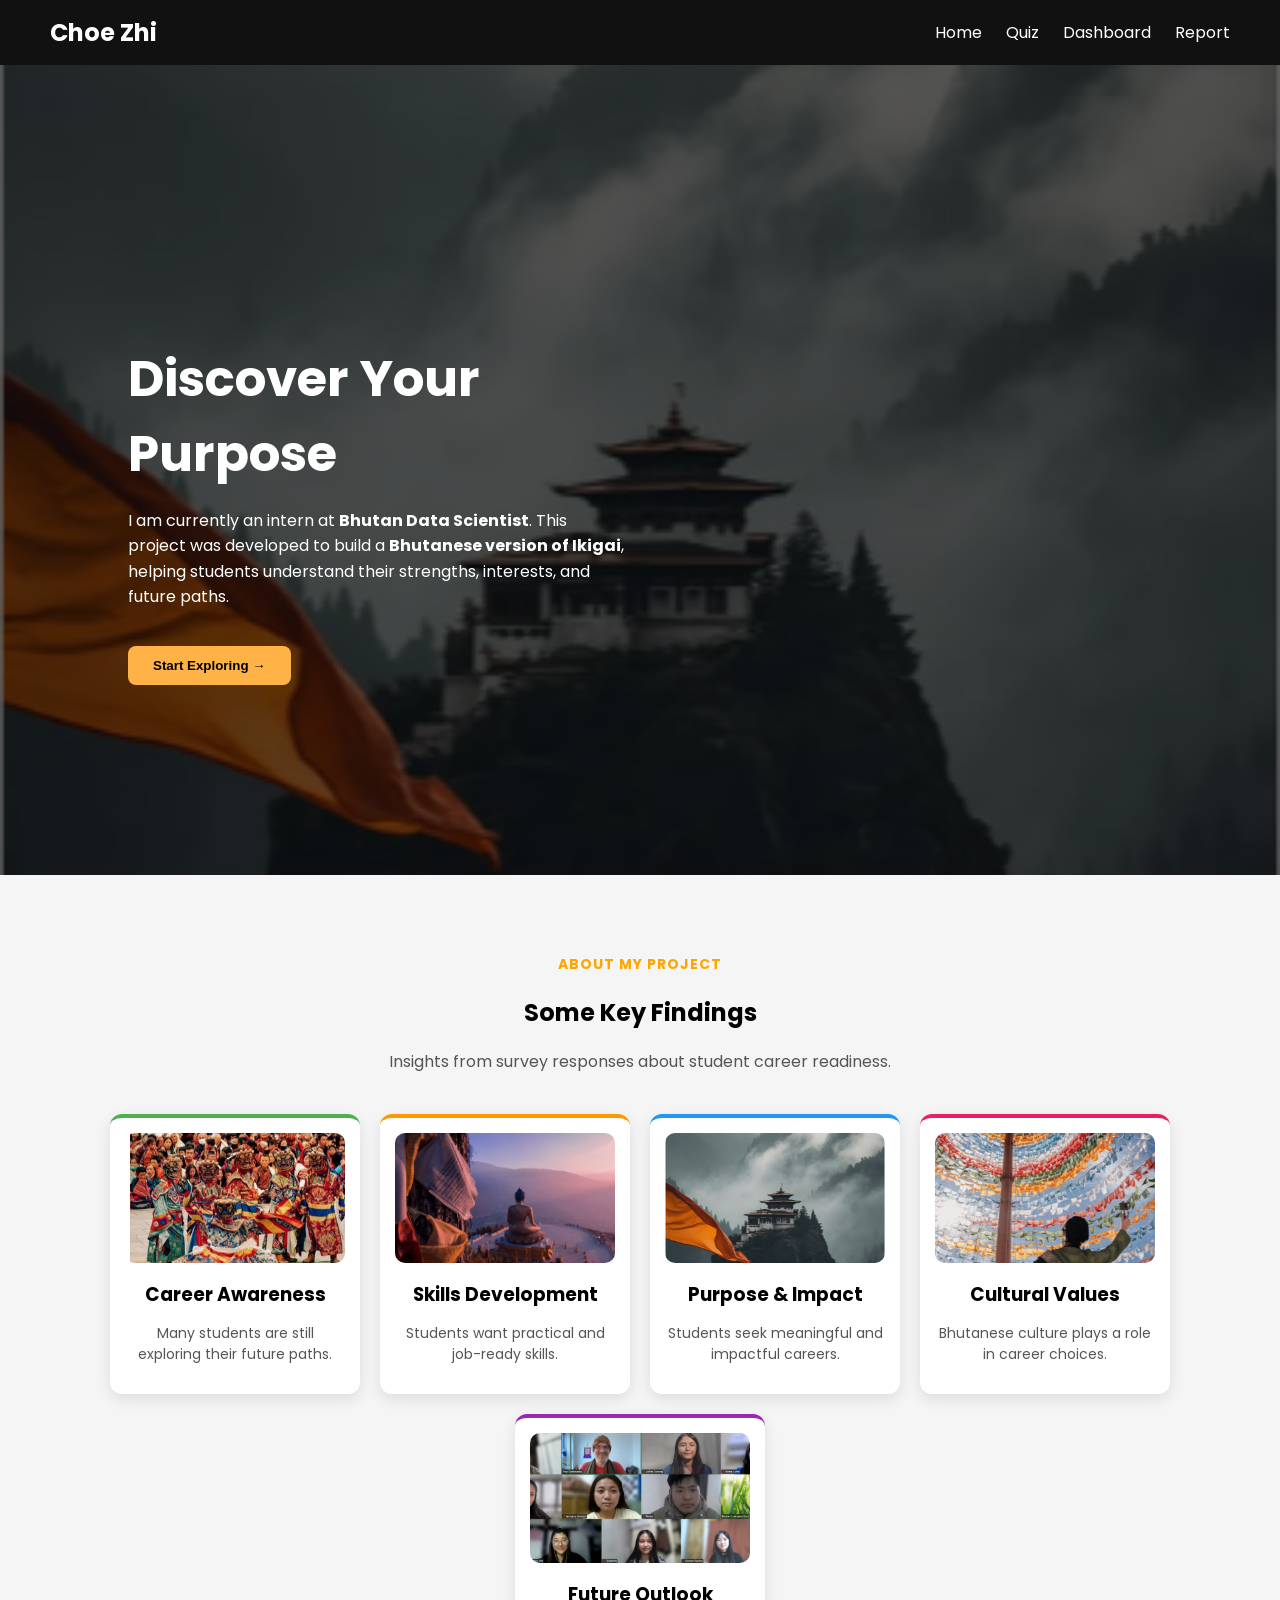
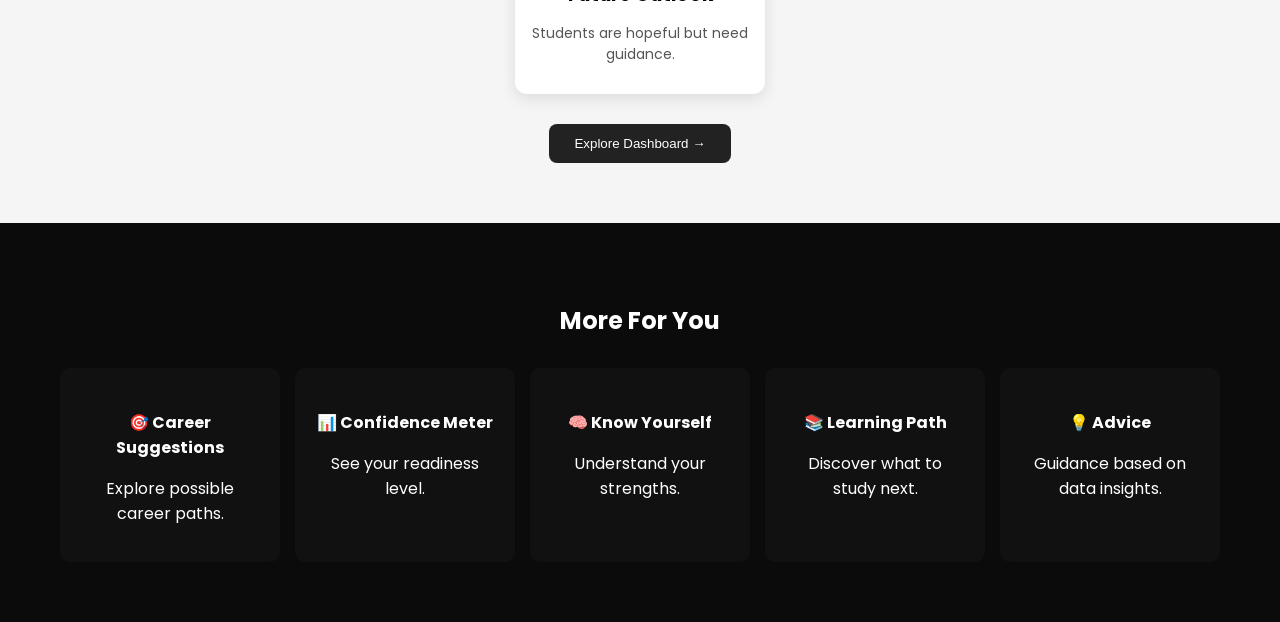
==== index.html @ 649b7639 "new changes" ====
<!DOCTYPE html>
<html>
<head>
    <title>Choe Zhi</title>
    <link rel="stylesheet" href="style.css">
    <link href="https://fonts.googleapis.com/css2?family=Poppins&display=swap" rel="stylesheet">
</head>

<body>

<div class="navbar">
    <h2>Choe Zhi</h2>
    <div>
        <a href="index.html">Home</a>
        <a href="quiz.html">Quiz</a>
        <a href="result.html">Dashboard</a>
        <a href="report.html">Report</a>
    </div>
</div>

<div class="hero">
    <div class="overlay"></div>

    <div class="hero-content">
        <h1>Discover Your Purpose</h1>

        <p>
            I am currently an intern at <b>Bhutan Data Scientist</b>.
            This project was developed to build a <b>Bhutanese version of Ikigai</b>,
            helping students understand their strengths, interests, and future paths.
        </p>

        <button onclick="scrollToProject()">Start Exploring →</button>
    </div>
</div>

<!-- PROJECT FINDINGS -->
<div id="project" class="section">

    <h4 class="sub">ABOUT MY PROJECT</h4>
    <h2>Some Key Findings</h2>

    <p class="desc">
        Insights from survey responses about student career readiness.
    </p>

    <div class="cards">

        <div class="card green">
            <img src="static/images/culture.jpg">
            <h3>Career Awareness</h3>
            <p>Many students are still exploring their future paths.</p>
        </div>

        <div class="card orange">
            <img src="static/images/lama.jpg">
            <h3>Skills Development</h3>
            <p>Students want practical and job-ready skills.</p>
        </div>

        <div class="card blue">
            <img src="static/images/hero.jpg">
            <h3>Purpose & Impact</h3>
            <p>Students seek meaningful and impactful careers.</p>
        </div>

        <div class="card pink">
            <img src="static/images/people.jpg">
            <h3>Cultural Values</h3>
            <p>Bhutanese culture plays a role in career choices.</p>
        </div>

        <div class="card purple">
            <img src="static/images/us.jpg">
            <h3>Future Outlook</h3>
            <p>Students are hopeful but need guidance.</p>
        </div>

    </div>

    <a href="result.html">
        <button class="dashboard-btn">Explore Dashboard →</button>
    </a>

</div>

<!-- EXTRA FEATURES -->
<div class="more">

    <h2>More For You</h2>

    <div class="more-cards">

        <div class="mini">
            <h4>🎯 Career Suggestions</h4>
            <p>Explore possible career paths.</p>
        </div>

        <div class="mini">
            <h4>📊 Confidence Meter</h4>
            <p>See your readiness level.</p>
        </div>

        <div class="mini">
            <h4>🧠 Know Yourself</h4>
            <p>Understand your strengths.</p>
        </div>

        <div class="mini">
            <h4>📚 Learning Path</h4>
            <p>Discover what to study next.</p>
        </div>

        <div class="mini">
            <h4>💡 Advice</h4>
            <p>Guidance based on data insights.</p>
        </div>

    </div>

</div>

<script src="script.js"></script>
</body>
</html>
---- style.css ----
/* GLOBAL */
body {
    margin: 0;
    font-family: 'Poppins', sans-serif;
    background: #0b0b0b;
    color: white;
}

/* NAVBAR */
.navbar {
    display: flex;
    justify-content: space-between;
    align-items: center;
    padding: 15px 50px;
    background: #111;
}

.navbar h2 {
    margin: 0;
}

.navbar a {
    color: white;
    text-decoration: none;
    margin-left: 20px;
    transition: 0.3s;
}

.navbar a:hover {
    color: #ffb347;
}

/* HERO */
.hero {
    position: relative;
    height: 90vh;
    background: url('static/images/hero.jpg') center/cover no-repeat;
}

.overlay {
    position: absolute;
    width: 100%;
    height: 100%;
    background: rgba(0,0,0,0.6);
}

.hero-content {
    position: absolute;
    top: 30%;
    left: 10%;
    max-width: 500px;
}

.hero h1 {
    font-size: 50px;
    margin-bottom: 10px;
}

.hero p {
    line-height: 1.6;
}

.hero button {
    margin-top: 20px;
    padding: 12px 25px;
    background: #ffb347;
    border: none;
    cursor: pointer;
    font-weight: bold;
    border-radius: 8px;
    transition: 0.3s;
}

.hero button:hover {
    transform: scale(1.05);
    background: #ffa733;
}

/* SECTION (LIGHT BACKGROUND LIKE YOUR DESIGN) */
.section {
    padding: 60px;
    text-align: center;
    background: #f5f5f5;
    color: black;
}

/* HEADINGS */
.sub {
    color: orange;
    letter-spacing: 1px;
    font-size: 14px;
}

.desc {
    max-width: 600px;
    margin: 10px auto;
    color: #555;
}

/* CARDS */
.cards {
    display: flex;
    justify-content: center;
    flex-wrap: wrap;
    gap: 20px;
    margin-top: 40px;
}

.card {
    width: 220px;
    background: white;
    border-radius: 12px;
    padding: 15px;
    text-align: center;
    transition: 0.3s;
    box-shadow: 0 5px 15px rgba(0,0,0,0.1);
}

.card img {
    width: 100%;
    border-radius: 10px;
    height: 130px;
    object-fit: cover;
}

.card h3 {
    margin: 10px 0 5px;
}

.card p {
    font-size: 14px;
    color: #555;
}

.card:hover {
    transform: translateY(-8px);
}

/* CARD COLORS */
.green { border-top: 4px solid #4CAF50; }
.orange { border-top: 4px solid #ff9800; }
.blue { border-top: 4px solid #2196F3; }
.pink { border-top: 4px solid #e91e63; }
.purple { border-top: 4px solid #9c27b0; }

/* DASHBOARD BUTTON */
.dashboard-btn {
    margin-top: 30px;
    padding: 12px 25px;
    background: #222;
    color: white;
    border: none;
    border-radius: 8px;
    cursor: pointer;
    transition: 0.3s;
}

.dashboard-btn:hover {
    background: #444;
}

/* MORE SECTION */
.more {
    padding: 60px;
    text-align: center;
    background: #0b0b0b;
}

.more h2 {
    margin-bottom: 10px;
}

.more-cards {
    display: flex;
    flex-wrap: wrap;
    gap: 15px;
    justify-content: center;
    margin-top: 30px;
}

.mini {
    background: #111;
    padding: 20px;
    width: 180px;
    border-radius: 10px;
    transition: 0.3s;
}

.mini:hover {
    transform: translateY(-5px);
    background: #1a1a1a;
}

.mini h4 {
    margin-bottom: 10px;
}

/* DASHBOARD PAGE */
.insight-box {
    background: #111;
    padding: 20px;
    margin: 20px auto;
    max-width: 500px;
    border-radius: 10px;
}

/* REPORT PAGE */
.section h1 {
    margin-bottom: 20px;
}

/* IFRAME (TABLEAU) */
iframe {
    border: none;
    margin-top: 20px;
    border-radius: 10px;
}

/* RESPONSIVE (IMPORTANT) */
@media (max-width: 768px) {

    .hero-content {
        left: 5%;
        top: 25%;
    }

    .hero h1 {
        font-size: 35px;
    }

    .cards {
        flex-direction: column;
        align-items: center;
    }

    .more-cards {
        flex-direction: column;
        align-items: center;
    }

    .navbar {
        flex-direction: column;
        gap: 10px;
    }
    /* REPORT PAGE */
.report-container {
    max-width: 900px;
    margin: 40px auto;
    padding: 40px;
    background: white;
    color: black;
    border-radius: 10px;
    line-height: 1.7;
}

.report-container h1 {
    text-align: center;
    margin-bottom: 30px;
}

.report-container h2 {
    margin-top: 30px;
    border-bottom: 2px solid #eee;
    padding-bottom: 5px;
}

.report-container h3 {
    margin-top: 20px;
}

.report-container p {
    color: #444;
}

.report-container ul {
    padding-left: 20px;
}
}
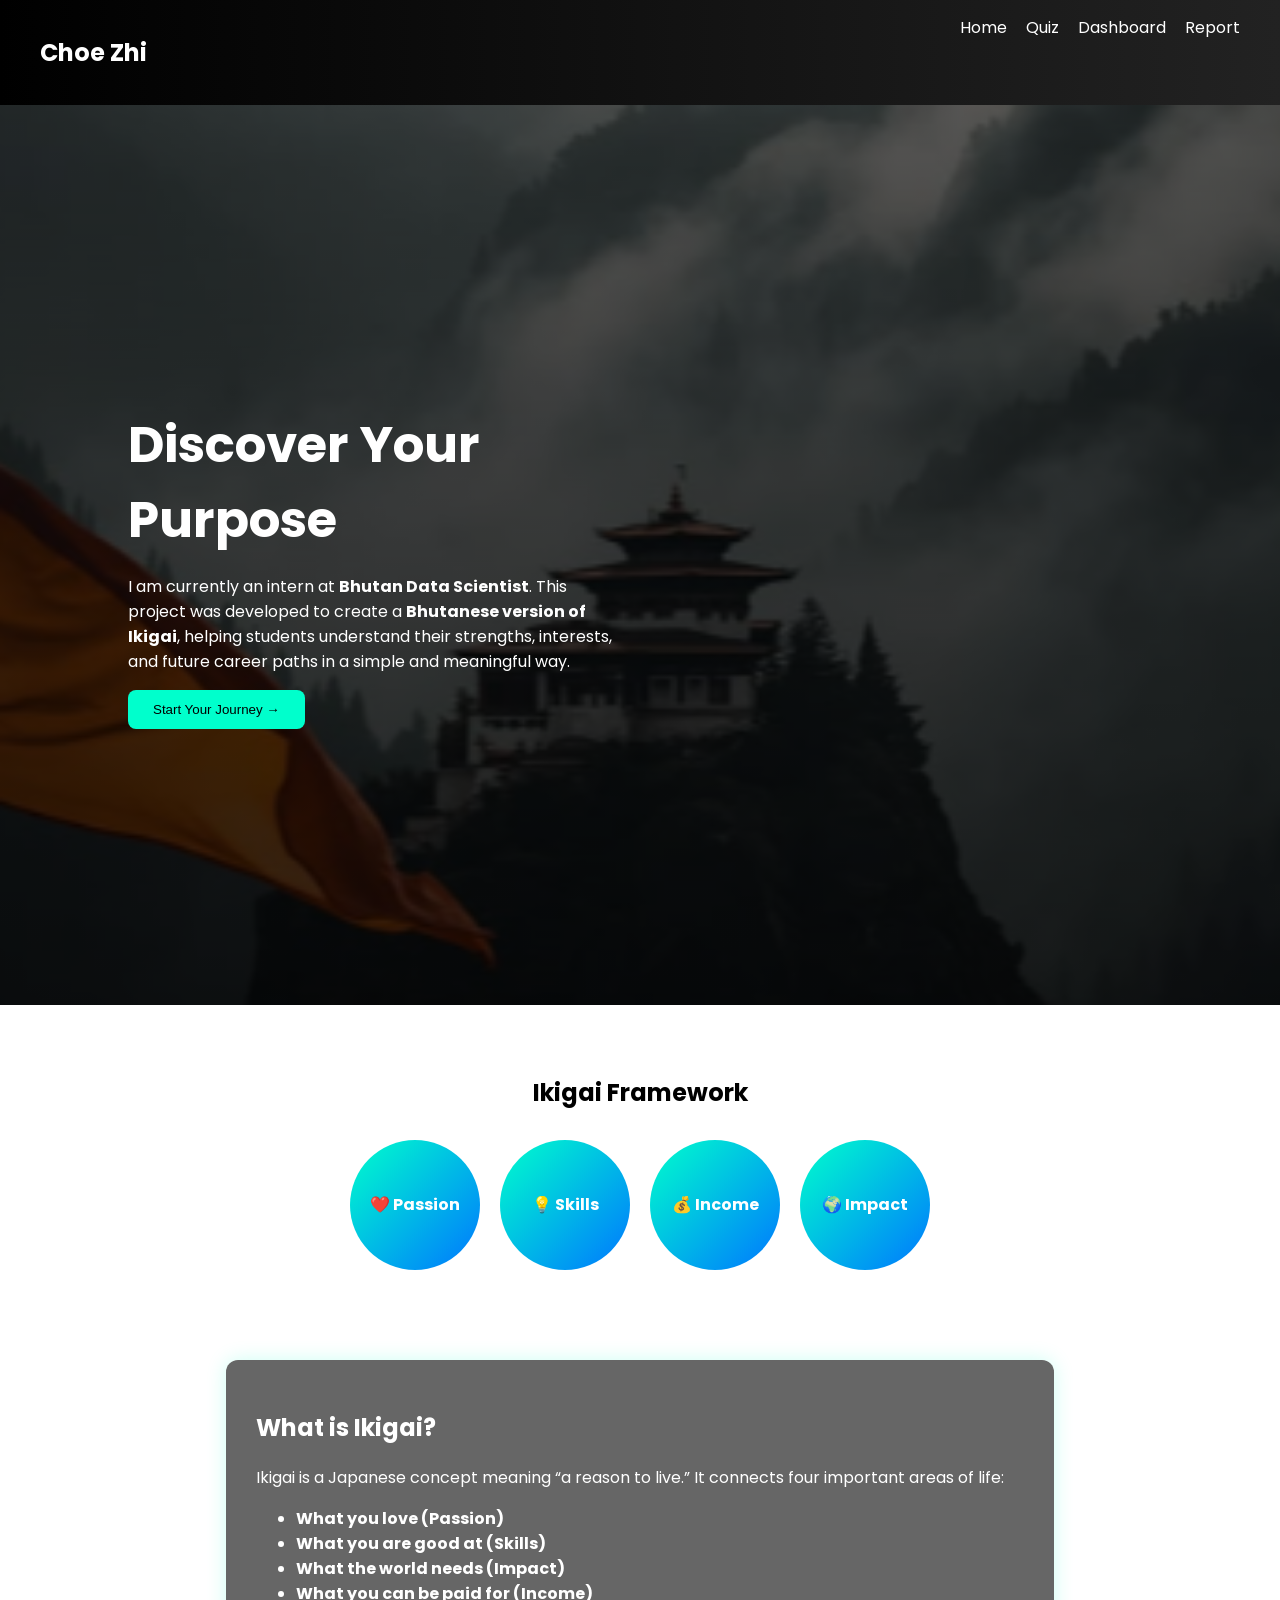
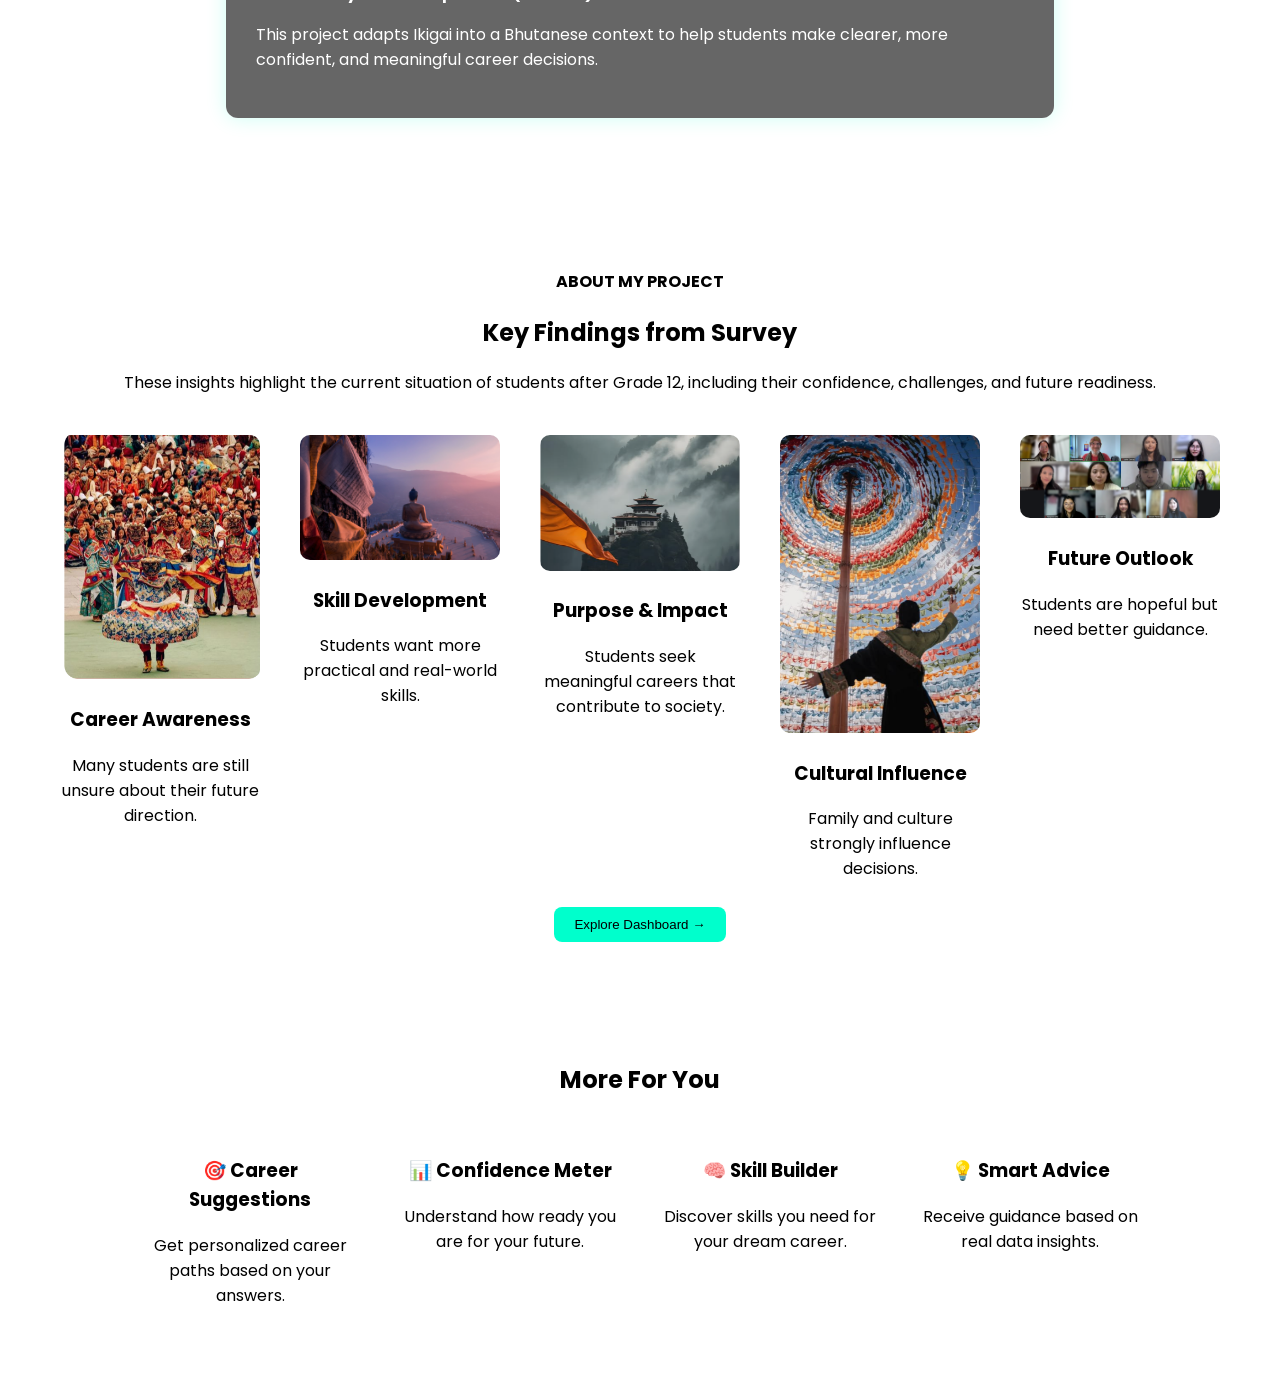
==== commit 0a17875b: "new change" ====
--- a/index.html
+++ b/index.html
@@ -2,12 +2,17 @@
 <html>
 <head>
     <title>Choe Zhi</title>
+
+    <!-- CSS -->
     <link rel="stylesheet" href="style.css">
+
+    <!-- FONT -->
     <link href="https://fonts.googleapis.com/css2?family=Poppins&display=swap" rel="stylesheet">
 </head>
 
 <body>
 
+<!-- NAVBAR -->
 <div class="navbar">
     <h2>Choe Zhi</h2>
     <div>
@@ -18,6 +23,7 @@
     </div>
 </div>
 
+<!-- HERO -->
 <div class="hero">
     <div class="overlay"></div>
 
@@ -25,23 +31,67 @@
         <h1>Discover Your Purpose</h1>
 
         <p>
-            I am currently an intern at <b>Bhutan Data Scientist</b>.
-            This project was developed to build a <b>Bhutanese version of Ikigai</b>,
-            helping students understand their strengths, interests, and future paths.
+            I am currently an intern at <b>Bhutan Data Scientist</b>.  
+            This project was developed to create a <b>Bhutanese version of Ikigai</b>, 
+            helping students understand their strengths, interests, and future 
+            career paths in a simple and meaningful way.
         </p>
 
-        <button onclick="scrollToProject()">Start Exploring →</button>
+        <a href="quiz.html">
+            <button>Start Your Journey →</button>
+        </a>
     </div>
+</div>
+
+<!-- IKIGAI SECTION -->
+<div class="section dark">
+
+    <h2>Ikigai Framework</h2>
+
+    <div class="ikigai">
+
+        <div class="circle">❤️ Passion</div>
+        <div class="circle">💡 Skills</div>
+        <div class="circle">💰 Income</div>
+        <div class="circle">🌍 Impact</div>
+
+    </div>
+
+</div>
+
+<!-- IKIGAI EXPLANATION -->
+<div class="glass-box" style="margin-top:40px;">
+
+    <h2>What is Ikigai?</h2>
+
+    <p>
+        Ikigai is a Japanese concept meaning “a reason to live.”
+        It connects four important areas of life:
+    </p>
+
+    <ul>
+        <li><b>What you love (Passion)</b></li>
+        <li><b>What you are good at (Skills)</b></li>
+        <li><b>What the world needs (Impact)</b></li>
+        <li><b>What you can be paid for (Income)</b></li>
+    </ul>
+
+    <p>
+        This project adapts Ikigai into a Bhutanese context to help students
+        make clearer, more confident, and meaningful career decisions.
+    </p>
+
 </div>
 
 <!-- PROJECT FINDINGS -->
 <div id="project" class="section">
 
     <h4 class="sub">ABOUT MY PROJECT</h4>
-    <h2>Some Key Findings</h2>
+    <h2>Key Findings from Survey</h2>
 
     <p class="desc">
-        Insights from survey responses about student career readiness.
+        These insights highlight the current situation of students after Grade 12,
+        including their confidence, challenges, and future readiness.
     </p>
 
     <div class="cards">
@@ -49,31 +99,31 @@
         <div class="card green">
             <img src="static/images/culture.jpg">
             <h3>Career Awareness</h3>
-            <p>Many students are still exploring their future paths.</p>
+            <p>Many students are still unsure about their future direction.</p>
         </div>
 
         <div class="card orange">
             <img src="static/images/lama.jpg">
-            <h3>Skills Development</h3>
-            <p>Students want practical and job-ready skills.</p>
+            <h3>Skill Development</h3>
+            <p>Students want more practical and real-world skills.</p>
         </div>
 
         <div class="card blue">
             <img src="static/images/hero.jpg">
             <h3>Purpose & Impact</h3>
-            <p>Students seek meaningful and impactful careers.</p>
+            <p>Students seek meaningful careers that contribute to society.</p>
         </div>
 
         <div class="card pink">
             <img src="static/images/people.jpg">
-            <h3>Cultural Values</h3>
-            <p>Bhutanese culture plays a role in career choices.</p>
+            <h3>Cultural Influence</h3>
+            <p>Family and culture strongly influence decisions.</p>
         </div>
 
         <div class="card purple">
             <img src="static/images/us.jpg">
             <h3>Future Outlook</h3>
-            <p>Students are hopeful but need guidance.</p>
+            <p>Students are hopeful but need better guidance.</p>
         </div>
 
     </div>
@@ -85,41 +135,38 @@
 </div>
 
 <!-- EXTRA FEATURES -->
-<div class="more">
+<div class="section dark">
 
     <h2>More For You</h2>
 
-    <div class="more-cards">
+    <div class="cards">
 
-        <div class="mini">
-            <h4>🎯 Career Suggestions</h4>
-            <p>Explore possible career paths.</p>
+        <div class="card">
+            <h3>🎯 Career Suggestions</h3>
+            <p>Get personalized career paths based on your answers.</p>
         </div>
 
-        <div class="mini">
-            <h4>📊 Confidence Meter</h4>
-            <p>See your readiness level.</p>
+        <div class="card">
+            <h3>📊 Confidence Meter</h3>
+            <p>Understand how ready you are for your future.</p>
         </div>
 
-        <div class="mini">
-            <h4>🧠 Know Yourself</h4>
-            <p>Understand your strengths.</p>
+        <div class="card">
+            <h3>🧠 Skill Builder</h3>
+            <p>Discover skills you need for your dream career.</p>
         </div>
 
-        <div class="mini">
-            <h4>📚 Learning Path</h4>
-            <p>Discover what to study next.</p>
-        </div>
-
-        <div class="mini">
-            <h4>💡 Advice</h4>
-            <p>Guidance based on data insights.</p>
+        <div class="card">
+            <h3>💡 Smart Advice</h3>
+            <p>Receive guidance based on real data insights.</p>
         </div>
 
     </div>
 
 </div>
 
+<!-- SCRIPT -->
 <script src="script.js"></script>
+
 </body>
 </html>
--- a/style.css
+++ b/style.css
@@ -1,53 +1,56 @@
-/* GLOBAL */
+/* RESET */
 body {
     margin: 0;
     font-family: 'Poppins', sans-serif;
-    background: #0b0b0b;
-    color: white;
+}
+
+/* COLOR VARIABLES */
+:root {
+    --primary: #00ffcc;
+    --secondary: #ffb347;
+    --dark: #0b0b0b;
+    --glass: rgba(0,0,0,0.6);
 }
 
 /* NAVBAR */
 .navbar {
     display: flex;
     justify-content: space-between;
-    align-items: center;
-    padding: 15px 50px;
-    background: #111;
-}
-
-.navbar h2 {
-    margin: 0;
+    padding: 15px 40px;
+    background: linear-gradient(90deg, #000, #222);
+    color: white;
 }
 
 .navbar a {
     color: white;
     text-decoration: none;
-    margin-left: 20px;
+    margin-left: 15px;
     transition: 0.3s;
 }
 
 .navbar a:hover {
-    color: #ffb347;
+    color: var(--primary);
 }
 
 /* HERO */
 .hero {
+    height: 100vh;
+    background: url('static/images/hero.jpg') center/cover;
     position: relative;
-    height: 90vh;
-    background: url('static/images/hero.jpg') center/cover no-repeat;
 }
 
 .overlay {
     position: absolute;
     width: 100%;
     height: 100%;
-    background: rgba(0,0,0,0.6);
+    background: linear-gradient(rgba(0,0,0,0.6), rgba(0,0,0,0.8));
 }
 
 .hero-content {
     position: absolute;
     top: 30%;
     left: 10%;
+    color: white;
     max-width: 500px;
 }
 
@@ -56,176 +59,153 @@
     margin-bottom: 10px;
 }
 
-.hero p {
-    line-height: 1.6;
-}
-
 .hero button {
-    margin-top: 20px;
     padding: 12px 25px;
-    background: #ffb347;
-    border: none;
-    cursor: pointer;
-    font-weight: bold;
-    border-radius: 8px;
-    transition: 0.3s;
-}
-
-.hero button:hover {
-    transform: scale(1.05);
-    background: #ffa733;
-}
-
-/* SECTION (LIGHT BACKGROUND LIKE YOUR DESIGN) */
-.section {
-    padding: 60px;
-    text-align: center;
-    background: #f5f5f5;
-    color: black;
-}
-
-/* HEADINGS */
-.sub {
-    color: orange;
-    letter-spacing: 1px;
-    font-size: 14px;
-}
-
-.desc {
-    max-width: 600px;
-    margin: 10px auto;
-    color: #555;
-}
-
-/* CARDS */
-.cards {
-    display: flex;
-    justify-content: center;
-    flex-wrap: wrap;
-    gap: 20px;
-    margin-top: 40px;
-}
-
-.card {
-    width: 220px;
-    background: white;
-    border-radius: 12px;
-    padding: 15px;
-    text-align: center;
-    transition: 0.3s;
-    box-shadow: 0 5px 15px rgba(0,0,0,0.1);
-}
-
-.card img {
-    width: 100%;
-    border-radius: 10px;
-    height: 130px;
-    object-fit: cover;
-}
-
-.card h3 {
-    margin: 10px 0 5px;
-}
-
-.card p {
-    font-size: 14px;
-    color: #555;
-}
-
-.card:hover {
-    transform: translateY(-8px);
-}
-
-/* CARD COLORS */
-.green { border-top: 4px solid #4CAF50; }
-.orange { border-top: 4px solid #ff9800; }
-.blue { border-top: 4px solid #2196F3; }
-.pink { border-top: 4px solid #e91e63; }
-.purple { border-top: 4px solid #9c27b0; }
-
-/* DASHBOARD BUTTON */
-.dashboard-btn {
-    margin-top: 30px;
-    padding: 12px 25px;
-    background: #222;
-    color: white;
+    background: var(--primary);
     border: none;
     border-radius: 8px;
     cursor: pointer;
     transition: 0.3s;
 }
 
-.dashboard-btn:hover {
-    background: #444;
-}
-
-/* MORE SECTION */
-.more {
-    padding: 60px;
+.hero button:hover {
+    background: var(--secondary);
+    transform: scale(1.05);
+}
+
+/* BACKGROUND (QUIZ + REPORT + DASHBOARD SAME) */
+.bg-page {
+    background: url('static/images/bhutan.jpg') center/cover no-repeat;
+    min-height: 100vh;
+}
+
+/* GLASS BOX */
+.glass-box {
+    background: var(--glass);
+    backdrop-filter: blur(10px);
+    padding: 30px;
+    margin: 80px auto;
+    width: 60%;
+    border-radius: 12px;
+    color: white;
+    box-shadow: 0 0 20px rgba(0,255,200,0.2);
+}
+
+/* INPUTS */
+input, select {
+    width: 100%;
+    padding: 10px;
+    border-radius: 6px;
+    border: none;
+    margin-top: 5px;
+}
+
+/* BUTTON */
+button {
+    padding: 10px 20px;
+    background: var(--primary);
+    border: none;
+    border-radius: 8px;
+    cursor: pointer;
+    transition: 0.3s;
+}
+
+button:hover {
+    background: var(--secondary);
+    transform: scale(1.05);
+}
+
+/* IKIGAI */
+.ikigai {
+    display: flex;
+    justify-content: center;
+    gap: 20px;
+    margin-top: 30px;
+}
+
+.circle {
+    width: 130px;
+    height: 130px;
+    border-radius: 50%;
+    display: flex;
+    align-items: center;
+    justify-content: center;
+    color: white;
+    font-weight: bold;
+    background: linear-gradient(135deg, #00ffcc, #0077ff);
+    transition: 0.3s;
+}
+
+.circle:hover {
+    transform: scale(1.1);
+}
+
+/* CARDS */
+.cards {
+    display: flex;
+    justify-content: center;
+    gap: 20px;
+    margin-top: 30px;
+}
+
+.card {
+    background: white;
+    color: black;
+    width: 220px;
+    border-radius: 12px;
+    padding: 10px;
+    transition: 0.3s;
+}
+
+.card:hover {
+    transform: translateY(-8px);
+}
+
+.card img {
+    width: 100%;
+    border-radius: 10px;
+}
+
+/* CONFIDENCE BAR */
+.bar {
+    background: #ccc;
+    height: 20px;
+    border-radius: 10px;
+    margin: 20px 0;
+}
+
+#fill {
+    background: linear-gradient(90deg, #00ffcc, #00aaff);
+    height: 100%;
+    width: 50%;
+    border-radius: 10px;
+}
+
+/* INSIGHT BOX */
+.insight-box {
+    background: linear-gradient(90deg, #ffb347, #ffcc33);
+    padding: 15px;
+    border-radius: 10px;
+    color: black;
+    margin-bottom: 20px;
+}
+
+/* REPORT */
+.report {
+    max-height: 80vh;
+    overflow-y: auto;
+}
+
+/* SECTION */
+.section {
+    padding: 50px;
     text-align: center;
-    background: #0b0b0b;
-}
-
-.more h2 {
-    margin-bottom: 10px;
-}
-
-.more-cards {
-    display: flex;
-    flex-wrap: wrap;
-    gap: 15px;
-    justify-content: center;
-    margin-top: 30px;
-}
-
-.mini {
-    background: #111;
-    padding: 20px;
-    width: 180px;
-    border-radius: 10px;
-    transition: 0.3s;
-}
-
-.mini:hover {
-    transform: translateY(-5px);
-    background: #1a1a1a;
-}
-
-.mini h4 {
-    margin-bottom: 10px;
-}
-
-/* DASHBOARD PAGE */
-.insight-box {
-    background: #111;
-    padding: 20px;
-    margin: 20px auto;
-    max-width: 500px;
-    border-radius: 10px;
-}
-
-/* REPORT PAGE */
-.section h1 {
-    margin-bottom: 20px;
-}
-
-/* IFRAME (TABLEAU) */
-iframe {
-    border: none;
-    margin-top: 20px;
-    border-radius: 10px;
-}
-
-/* RESPONSIVE (IMPORTANT) */
+}
+
+/* RESPONSIVE */
 @media (max-width: 768px) {
-
-    .hero-content {
-        left: 5%;
-        top: 25%;
-    }
-
-    .hero h1 {
-        font-size: 35px;
+    .glass-box {
+        width: 90%;
     }
 
     .cards {
@@ -233,46 +213,137 @@
         align-items: center;
     }
 
-    .more-cards {
+    .ikigai {
         flex-direction: column;
         align-items: center;
     }
-
-    .navbar {
-        flex-direction: column;
-        gap: 10px;
-    }
-    /* REPORT PAGE */
-.report-container {
-    max-width: 900px;
-    margin: 40px auto;
-    padding: 40px;
+#badge {
+    font-size: 20px;
+    margin: 10px 0;
+    color: #00ffcc;
+}body {
+    margin: 0;
+    font-family: 'Poppins', sans-serif;
+}
+
+/* NAVBAR */
+.navbar {
+    display: flex;
+    justify-content: space-between;
+    padding: 15px 40px;
+    background: linear-gradient(90deg, #000, #222);
+    color: white;
+}
+
+.navbar a {
+    color: white;
+    text-decoration: none;
+    margin-left: 15px;
+}
+
+/* HERO */
+.hero {
+    height: 100vh;
+    background: url('static/images/hero.jpg') center/cover;
+    position: relative;
+}
+
+.overlay {
+    position: absolute;
+    width: 100%;
+    height: 100%;
+    background: rgba(0,0,0,0.6);
+}
+
+.hero-content {
+    position: absolute;
+    top: 30%;
+    left: 10%;
+    color: white;
+}
+
+/* BACKGROUND */
+.bg-page {
+    background: url('static/images/bhutan.jpg') center/cover;
+    min-height: 100vh;
+}
+
+/* GLASS */
+.glass-box {
+    background: rgba(0,0,0,0.6);
+    padding: 30px;
+    margin: 60px auto;
+    width: 60%;
+    border-radius: 10px;
+    color: white;
+}
+
+/* IKIGAI DIAGRAM */
+.ikigai-diagram {
+    position: relative;
+    width: 300px;
+    height: 300px;
+    margin: auto;
+}
+
+.circle {
+    position: absolute;
+    width: 140px;
+    height: 140px;
+    border-radius: 50%;
+    opacity: 0.8;
+    display: flex;
+    align-items: center;
+    justify-content: center;
+    color: white;
+    font-weight: bold;
+}
+
+.c1 { background: #ff4d4d; top: 0; left: 80px; }
+.c2 { background: #4da6ff; top: 80px; left: 0; }
+.c3 { background: #4dff88; top: 80px; left: 160px; }
+.c4 { background: #ffcc00; top: 160px; left: 80px; }
+
+.center-text {
+    position: absolute;
+    top: 120px;
+    left: 120px;
+    font-weight: bold;
+}
+
+/* CARDS */
+.cards {
+    display: flex;
+    justify-content: center;
+    gap: 20px;
+}
+
+.card {
     background: white;
     color: black;
-    border-radius: 10px;
-    line-height: 1.7;
-}
-
-.report-container h1 {
-    text-align: center;
-    margin-bottom: 30px;
-}
-
-.report-container h2 {
-    margin-top: 30px;
-    border-bottom: 2px solid #eee;
-    padding-bottom: 5px;
-}
-
-.report-container h3 {
-    margin-top: 20px;
-}
-
-.report-container p {
-    color: #444;
-}
-
-.report-container ul {
-    padding-left: 20px;
-}
-}
+    width: 200px;
+    padding: 10px;
+    border-radius: 10px;
+}
+
+.card img {
+    width: 100%;
+}
+
+/* ANIMATION */
+.fade-in {
+    animation: fade 1.2s ease-in;
+}
+
+@keyframes fade {
+    from {opacity:0; transform: translateY(20px);}
+    to {opacity:1;}
+}
+
+/* BUTTON */
+button {
+    padding: 10px 20px;
+    background: #00ffcc;
+    border: none;
+    cursor: pointer;
+}
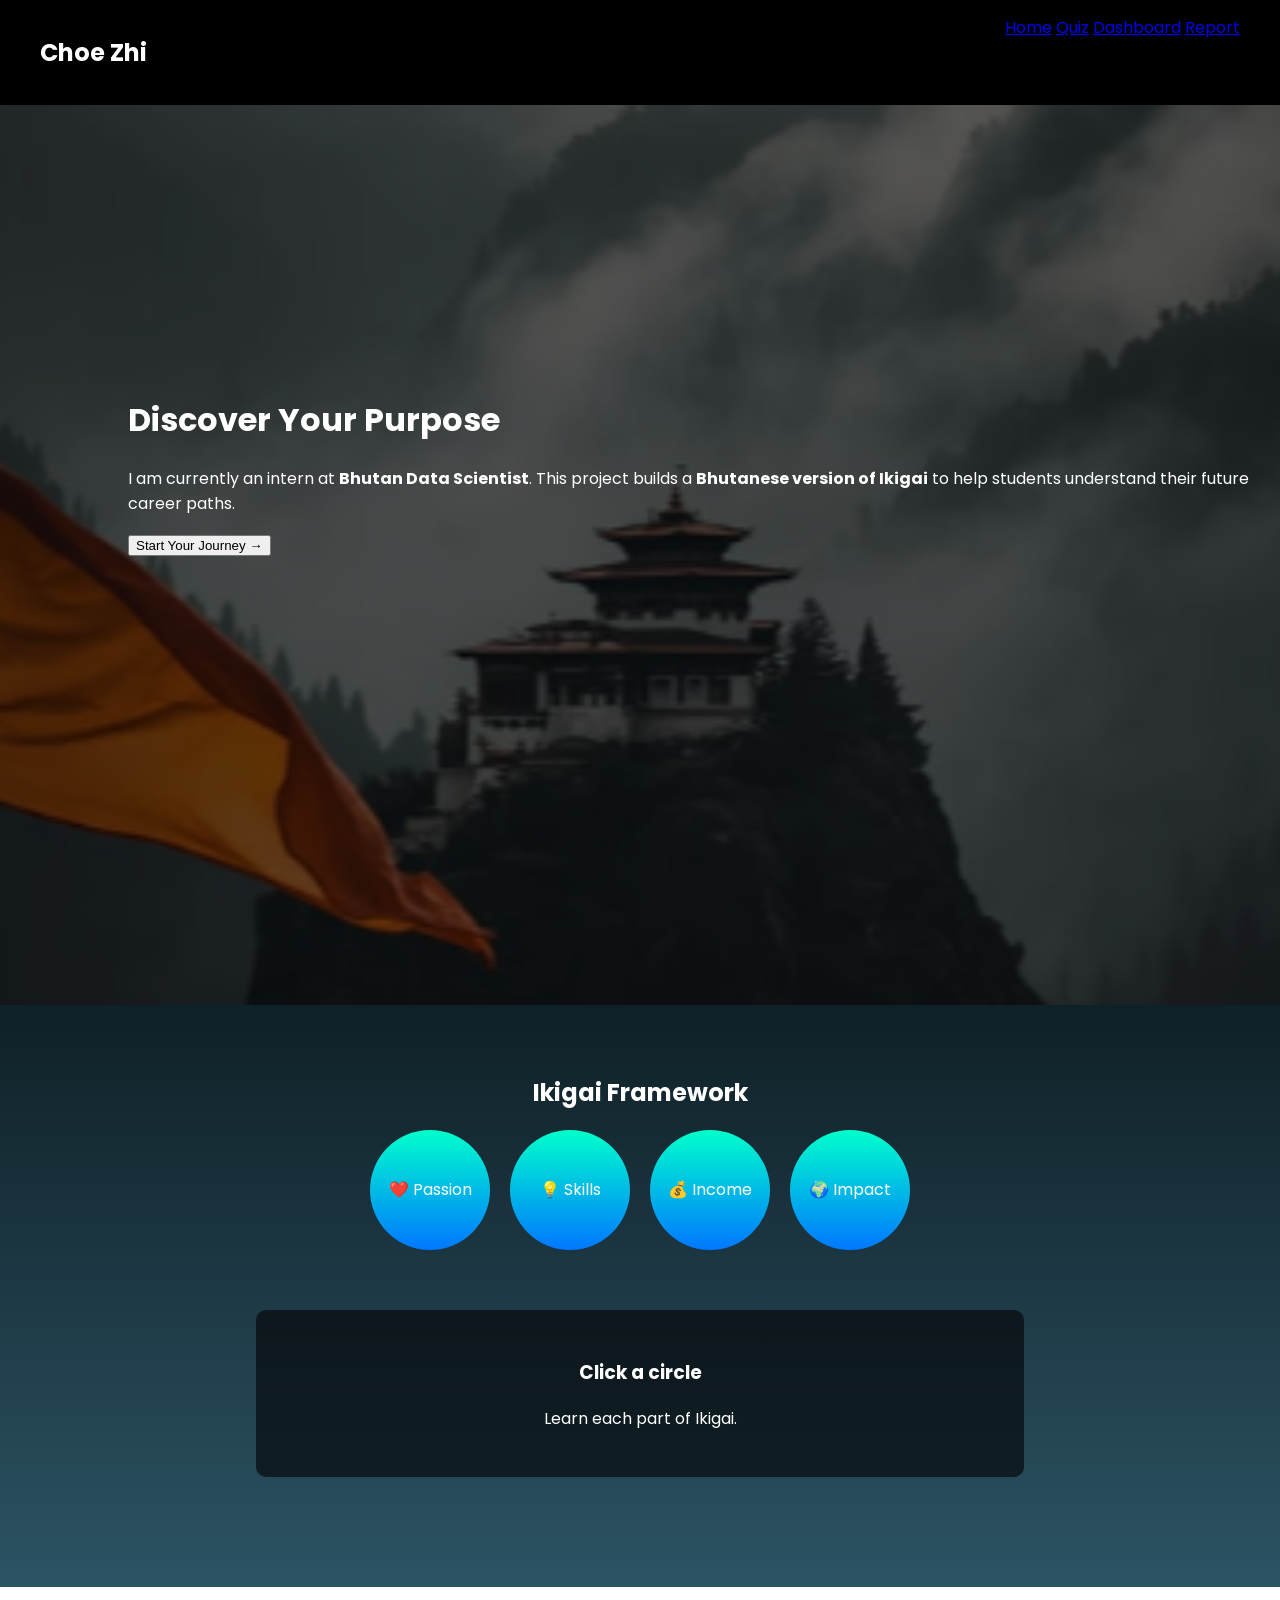
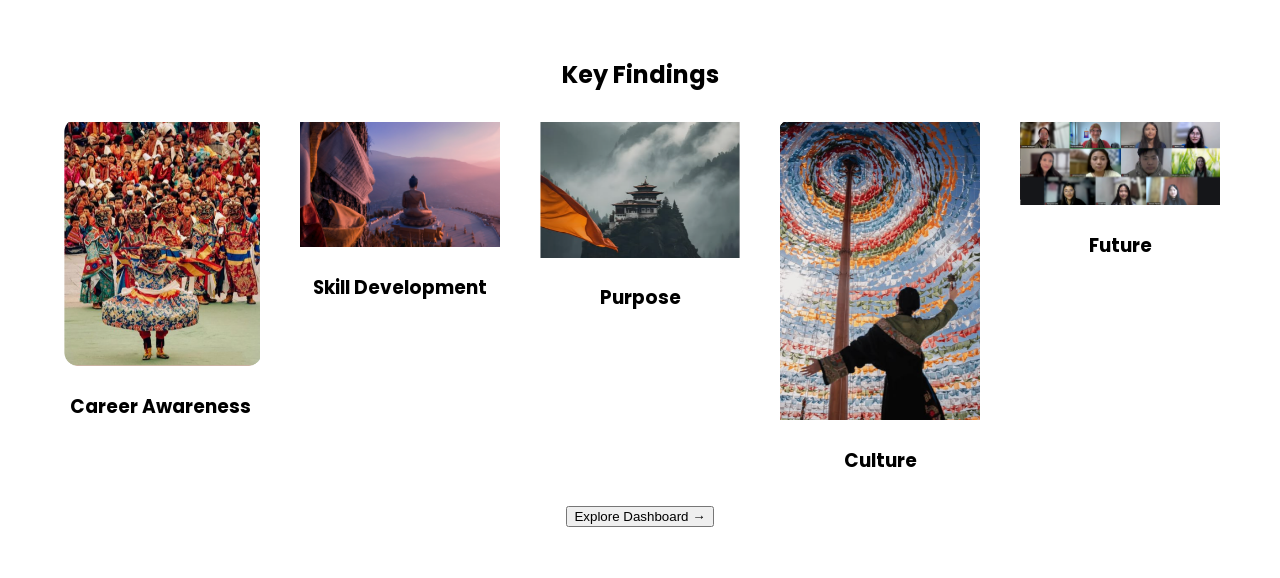
==== commit 5eb4191a: "new changes" ====
--- a/index.html
+++ b/index.html
@@ -2,11 +2,7 @@
 <html>
 <head>
     <title>Choe Zhi</title>
-
-    <!-- CSS -->
     <link rel="stylesheet" href="style.css">
-
-    <!-- FONT -->
     <link href="https://fonts.googleapis.com/css2?family=Poppins&display=swap" rel="stylesheet">
 </head>
 
@@ -29,143 +25,53 @@
 
     <div class="hero-content">
         <h1>Discover Your Purpose</h1>
-
         <p>
             I am currently an intern at <b>Bhutan Data Scientist</b>.  
-            This project was developed to create a <b>Bhutanese version of Ikigai</b>, 
-            helping students understand their strengths, interests, and future 
-            career paths in a simple and meaningful way.
+            This project builds a <b>Bhutanese version of Ikigai</b> to help students 
+            understand their future career paths.
         </p>
-
-        <a href="quiz.html">
-            <button>Start Your Journey →</button>
-        </a>
+        <a href="quiz.html"><button>Start Your Journey →</button></a>
     </div>
 </div>
 
-<!-- IKIGAI SECTION -->
+<!-- IKIGAI -->
 <div class="section dark">
 
-    <h2>Ikigai Framework</h2>
+<h2>Ikigai Framework</h2>
 
-    <div class="ikigai">
+<div class="ikigai">
+    <div class="circle" onclick="showInfo('passion')">❤️ Passion</div>
+    <div class="circle" onclick="showInfo('skills')">💡 Skills</div>
+    <div class="circle" onclick="showInfo('income')">💰 Income</div>
+    <div class="circle" onclick="showInfo('impact')">🌍 Impact</div>
+</div>
 
-        <div class="circle">❤️ Passion</div>
-        <div class="circle">💡 Skills</div>
-        <div class="circle">💰 Income</div>
-        <div class="circle">🌍 Impact</div>
-
-    </div>
+<div id="ikigai-info" class="glass-box">
+    <h3>Click a circle</h3>
+    <p>Learn each part of Ikigai.</p>
+</div>
 
 </div>
 
-<!-- IKIGAI EXPLANATION -->
-<div class="glass-box" style="margin-top:40px;">
+<!-- PROJECT -->
+<div class="section">
 
-    <h2>What is Ikigai?</h2>
+<h2>Key Findings</h2>
 
-    <p>
-        Ikigai is a Japanese concept meaning “a reason to live.”
-        It connects four important areas of life:
-    </p>
+<div class="cards">
 
-    <ul>
-        <li><b>What you love (Passion)</b></li>
-        <li><b>What you are good at (Skills)</b></li>
-        <li><b>What the world needs (Impact)</b></li>
-        <li><b>What you can be paid for (Income)</b></li>
-    </ul>
-
-    <p>
-        This project adapts Ikigai into a Bhutanese context to help students
-        make clearer, more confident, and meaningful career decisions.
-    </p>
+<div class="card"><img src="static/images/culture.jpg"><h3>Career Awareness</h3></div>
+<div class="card"><img src="static/images/lama.jpg"><h3>Skill Development</h3></div>
+<div class="card"><img src="static/images/hero.jpg"><h3>Purpose</h3></div>
+<div class="card"><img src="static/images/people.jpg"><h3>Culture</h3></div>
+<div class="card"><img src="static/images/us.jpg"><h3>Future</h3></div>
 
 </div>
 
-<!-- PROJECT FINDINGS -->
-<div id="project" class="section">
-
-    <h4 class="sub">ABOUT MY PROJECT</h4>
-    <h2>Key Findings from Survey</h2>
-
-    <p class="desc">
-        These insights highlight the current situation of students after Grade 12,
-        including their confidence, challenges, and future readiness.
-    </p>
-
-    <div class="cards">
-
-        <div class="card green">
-            <img src="static/images/culture.jpg">
-            <h3>Career Awareness</h3>
-            <p>Many students are still unsure about their future direction.</p>
-        </div>
-
-        <div class="card orange">
-            <img src="static/images/lama.jpg">
-            <h3>Skill Development</h3>
-            <p>Students want more practical and real-world skills.</p>
-        </div>
-
-        <div class="card blue">
-            <img src="static/images/hero.jpg">
-            <h3>Purpose & Impact</h3>
-            <p>Students seek meaningful careers that contribute to society.</p>
-        </div>
-
-        <div class="card pink">
-            <img src="static/images/people.jpg">
-            <h3>Cultural Influence</h3>
-            <p>Family and culture strongly influence decisions.</p>
-        </div>
-
-        <div class="card purple">
-            <img src="static/images/us.jpg">
-            <h3>Future Outlook</h3>
-            <p>Students are hopeful but need better guidance.</p>
-        </div>
-
-    </div>
-
-    <a href="result.html">
-        <button class="dashboard-btn">Explore Dashboard →</button>
-    </a>
+<a href="result.html"><button>Explore Dashboard →</button></a>
 
 </div>
 
-<!-- EXTRA FEATURES -->
-<div class="section dark">
-
-    <h2>More For You</h2>
-
-    <div class="cards">
-
-        <div class="card">
-            <h3>🎯 Career Suggestions</h3>
-            <p>Get personalized career paths based on your answers.</p>
-        </div>
-
-        <div class="card">
-            <h3>📊 Confidence Meter</h3>
-            <p>Understand how ready you are for your future.</p>
-        </div>
-
-        <div class="card">
-            <h3>🧠 Skill Builder</h3>
-            <p>Discover skills you need for your dream career.</p>
-        </div>
-
-        <div class="card">
-            <h3>💡 Smart Advice</h3>
-            <p>Receive guidance based on real data insights.</p>
-        </div>
-
-    </div>
-
-</div>
-
-<!-- SCRIPT -->
 <script src="script.js"></script>
 
 </body>
--- a/style.css
+++ b/style.css
@@ -1,349 +1,125 @@
-/* RESET */
-body {
-    margin: 0;
-    font-family: 'Poppins', sans-serif;
+body{
+margin:0;
+font-family:'Poppins',sans-serif;
 }
 
-/* COLOR VARIABLES */
-:root {
-    --primary: #00ffcc;
-    --secondary: #ffb347;
-    --dark: #0b0b0b;
-    --glass: rgba(0,0,0,0.6);
-}
-
-/* NAVBAR */
-.navbar {
-    display: flex;
-    justify-content: space-between;
-    padding: 15px 40px;
-    background: linear-gradient(90deg, #000, #222);
-    color: white;
-}
-
-.navbar a {
-    color: white;
-    text-decoration: none;
-    margin-left: 15px;
-    transition: 0.3s;
-}
-
-.navbar a:hover {
-    color: var(--primary);
+/* NAV */
+.navbar{
+display:flex;
+justify-content:space-between;
+padding:15px 40px;
+background:#000;
+color:white;
 }
 
 /* HERO */
-.hero {
-    height: 100vh;
-    background: url('static/images/hero.jpg') center/cover;
-    position: relative;
+.hero{
+height:100vh;
+background:url('static/images/hero.jpg') center/cover;
+position:relative;
 }
 
-.overlay {
-    position: absolute;
-    width: 100%;
-    height: 100%;
-    background: linear-gradient(rgba(0,0,0,0.6), rgba(0,0,0,0.8));
+.overlay{
+position:absolute;
+width:100%;
+height:100%;
+background:rgba(0,0,0,0.6);
 }
 
-.hero-content {
-    position: absolute;
-    top: 30%;
-    left: 10%;
-    color: white;
-    max-width: 500px;
+.hero-content{
+position:absolute;
+top:30%;
+left:10%;
+color:white;
 }
 
-.hero h1 {
-    font-size: 50px;
-    margin-bottom: 10px;
+/* BG */
+.bg-page{
+background:url('static/images/bhutan.jpg') center/cover;
+min-height:100vh;
 }
 
-.hero button {
-    padding: 12px 25px;
-    background: var(--primary);
-    border: none;
-    border-radius: 8px;
-    cursor: pointer;
-    transition: 0.3s;
-}
-
-.hero button:hover {
-    background: var(--secondary);
-    transform: scale(1.05);
-}
-
-/* BACKGROUND (QUIZ + REPORT + DASHBOARD SAME) */
-.bg-page {
-    background: url('static/images/bhutan.jpg') center/cover no-repeat;
-    min-height: 100vh;
-}
-
-/* GLASS BOX */
-.glass-box {
-    background: var(--glass);
-    backdrop-filter: blur(10px);
-    padding: 30px;
-    margin: 80px auto;
-    width: 60%;
-    border-radius: 12px;
-    color: white;
-    box-shadow: 0 0 20px rgba(0,255,200,0.2);
-}
-
-/* INPUTS */
-input, select {
-    width: 100%;
-    padding: 10px;
-    border-radius: 6px;
-    border: none;
-    margin-top: 5px;
-}
-
-/* BUTTON */
-button {
-    padding: 10px 20px;
-    background: var(--primary);
-    border: none;
-    border-radius: 8px;
-    cursor: pointer;
-    transition: 0.3s;
-}
-
-button:hover {
-    background: var(--secondary);
-    transform: scale(1.05);
+/* GLASS */
+.glass-box{
+background:rgba(0,0,0,0.6);
+padding:30px;
+margin:60px auto;
+width:60%;
+border-radius:10px;
+color:white;
 }
 
 /* IKIGAI */
-.ikigai {
-    display: flex;
-    justify-content: center;
-    gap: 20px;
-    margin-top: 30px;
+.ikigai{
+display:flex;
+justify-content:center;
+gap:20px;
 }
 
-.circle {
-    width: 130px;
-    height: 130px;
-    border-radius: 50%;
-    display: flex;
-    align-items: center;
-    justify-content: center;
-    color: white;
-    font-weight: bold;
-    background: linear-gradient(135deg, #00ffcc, #0077ff);
-    transition: 0.3s;
+.circle{
+width:120px;
+height:120px;
+border-radius:50%;
+background:linear-gradient(#00ffcc,#0077ff);
+display:flex;
+align-items:center;
+justify-content:center;
+color:white;
+cursor:pointer;
 }
 
-.circle:hover {
-    transform: scale(1.1);
+.circle:hover{
+transform:scale(1.1);
 }
 
 /* CARDS */
-.cards {
-    display: flex;
-    justify-content: center;
-    gap: 20px;
-    margin-top: 30px;
+.cards{
+display:flex;
+justify-content:center;
+gap:20px;
+flex-wrap:wrap;
 }
 
-.card {
-    background: white;
-    color: black;
-    width: 220px;
-    border-radius: 12px;
-    padding: 10px;
-    transition: 0.3s;
+.card{
+background:white;
+padding:10px;
+width:200px;
+border-radius:10px;
+text-align:center;
 }
 
-.card:hover {
-    transform: translateY(-8px);
+.card img{
+width:100%;
 }
 
-.card img {
-    width: 100%;
-    border-radius: 10px;
+/* BAR */
+.bar{
+background:#ccc;
+height:20px;
+border-radius:10px;
 }
 
-/* CONFIDENCE BAR */
-.bar {
-    background: #ccc;
-    height: 20px;
-    border-radius: 10px;
-    margin: 20px 0;
+#fill{
+background:#00ffcc;
+height:100%;
+width:50%;
 }
 
-#fill {
-    background: linear-gradient(90deg, #00ffcc, #00aaff);
-    height: 100%;
-    width: 50%;
-    border-radius: 10px;
-}
-
-/* INSIGHT BOX */
-.insight-box {
-    background: linear-gradient(90deg, #ffb347, #ffcc33);
-    padding: 15px;
-    border-radius: 10px;
-    color: black;
-    margin-bottom: 20px;
-}
-
-/* REPORT */
-.report {
-    max-height: 80vh;
-    overflow-y: auto;
+/* BOX */
+.insight-box{
+background:#ffcc33;
+padding:10px;
+margin-top:10px;
+border-radius:10px;
 }
 
 /* SECTION */
-.section {
-    padding: 50px;
-    text-align: center;
+.section{
+padding:50px;
+text-align:center;
 }
 
-/* RESPONSIVE */
-@media (max-width: 768px) {
-    .glass-box {
-        width: 90%;
-    }
-
-    .cards {
-        flex-direction: column;
-        align-items: center;
-    }
-
-    .ikigai {
-        flex-direction: column;
-        align-items: center;
-    }
-#badge {
-    font-size: 20px;
-    margin: 10px 0;
-    color: #00ffcc;
-}body {
-    margin: 0;
-    font-family: 'Poppins', sans-serif;
-}
-
-/* NAVBAR */
-.navbar {
-    display: flex;
-    justify-content: space-between;
-    padding: 15px 40px;
-    background: linear-gradient(90deg, #000, #222);
-    color: white;
-}
-
-.navbar a {
-    color: white;
-    text-decoration: none;
-    margin-left: 15px;
-}
-
-/* HERO */
-.hero {
-    height: 100vh;
-    background: url('static/images/hero.jpg') center/cover;
-    position: relative;
-}
-
-.overlay {
-    position: absolute;
-    width: 100%;
-    height: 100%;
-    background: rgba(0,0,0,0.6);
-}
-
-.hero-content {
-    position: absolute;
-    top: 30%;
-    left: 10%;
-    color: white;
-}
-
-/* BACKGROUND */
-.bg-page {
-    background: url('static/images/bhutan.jpg') center/cover;
-    min-height: 100vh;
-}
-
-/* GLASS */
-.glass-box {
-    background: rgba(0,0,0,0.6);
-    padding: 30px;
-    margin: 60px auto;
-    width: 60%;
-    border-radius: 10px;
-    color: white;
-}
-
-/* IKIGAI DIAGRAM */
-.ikigai-diagram {
-    position: relative;
-    width: 300px;
-    height: 300px;
-    margin: auto;
-}
-
-.circle {
-    position: absolute;
-    width: 140px;
-    height: 140px;
-    border-radius: 50%;
-    opacity: 0.8;
-    display: flex;
-    align-items: center;
-    justify-content: center;
-    color: white;
-    font-weight: bold;
-}
-
-.c1 { background: #ff4d4d; top: 0; left: 80px; }
-.c2 { background: #4da6ff; top: 80px; left: 0; }
-.c3 { background: #4dff88; top: 80px; left: 160px; }
-.c4 { background: #ffcc00; top: 160px; left: 80px; }
-
-.center-text {
-    position: absolute;
-    top: 120px;
-    left: 120px;
-    font-weight: bold;
-}
-
-/* CARDS */
-.cards {
-    display: flex;
-    justify-content: center;
-    gap: 20px;
-}
-
-.card {
-    background: white;
-    color: black;
-    width: 200px;
-    padding: 10px;
-    border-radius: 10px;
-}
-
-.card img {
-    width: 100%;
-}
-
-/* ANIMATION */
-.fade-in {
-    animation: fade 1.2s ease-in;
-}
-
-@keyframes fade {
-    from {opacity:0; transform: translateY(20px);}
-    to {opacity:1;}
-}
-
-/* BUTTON */
-button {
-    padding: 10px 20px;
-    background: #00ffcc;
-    border: none;
-    cursor: pointer;
+.section.dark{
+background:linear-gradient(#0f2027,#2c5364);
+color:white;
 }
